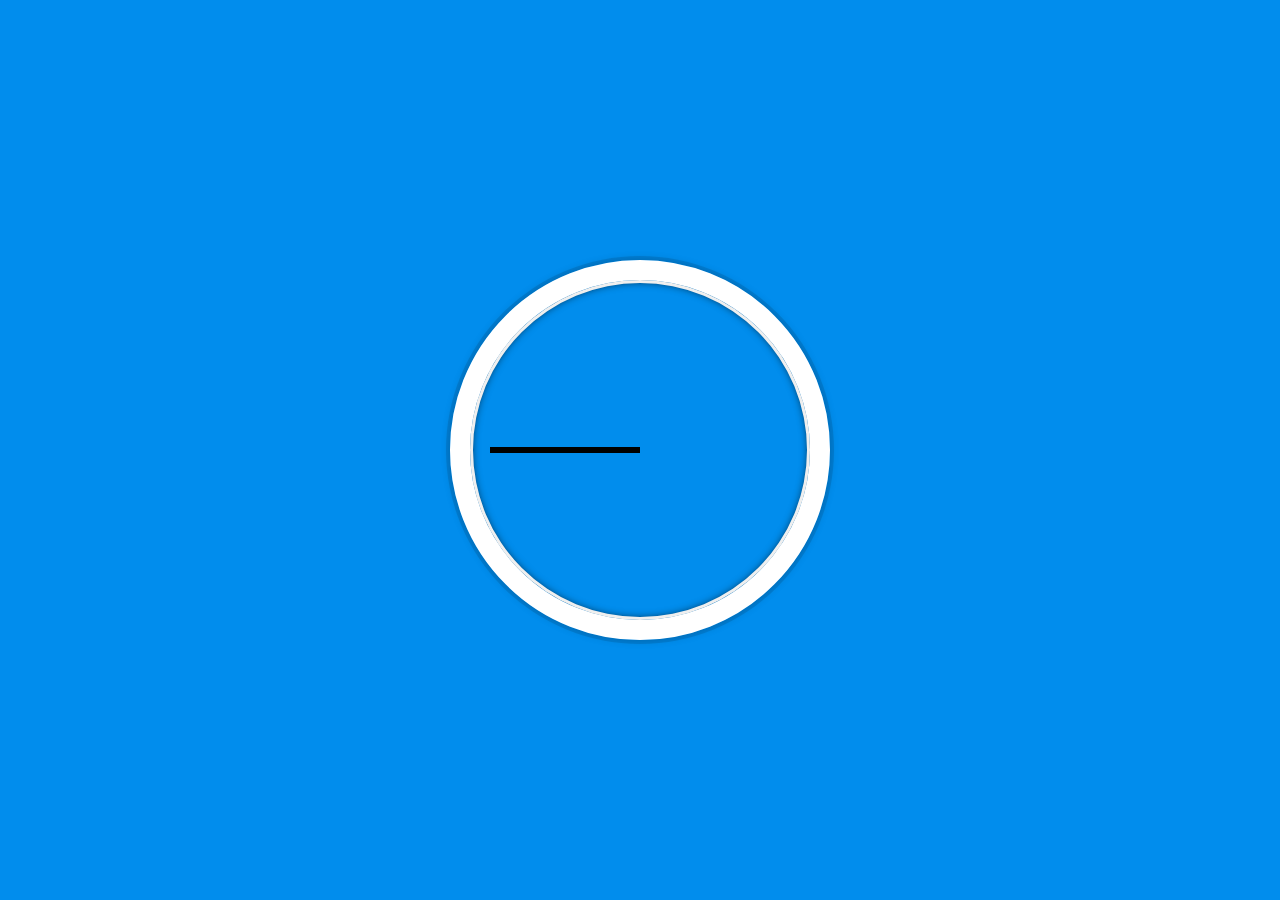
==== 02 Clock/index.html @ b300dd32 "added the initial code for the clock" ====
<!DOCTYPE html>
<html lang="en">
<head>
  <meta charset="UTF-8">
  <title>JS + CSS Clock</title>
</head>
<body>


    <div class="clock">
      <div class="clock-face">
        <div class="hand hour-hand"></div>
        <div class="hand min-hand"></div>
        <div class="hand second-hand"></div>
      </div>
    </div>


  <style>
    html {
      background: #018DED url(http://unsplash.it/1500/1000?image=881&blur=5);
      background-size: cover;
      font-family: 'helvetica neue';
      text-align: center;
      font-size: 10px;
    }

    body {
      margin: 0;
      font-size: 2rem;
      display: flex;
      flex: 1;
      min-height: 100vh;
      align-items: center;
    }

    .clock {
      width: 30rem;
      height: 30rem;
      border: 20px solid white;
      border-radius: 50%;
      margin: 50px auto;
      position: relative;
      padding: 2rem;
      box-shadow:
        0 0 0 4px rgba(0,0,0,0.1),
        inset 0 0 0 3px #EFEFEF,
        inset 0 0 10px black,
        0 0 10px rgba(0,0,0,0.2);
    }

    .clock-face {
      position: relative;
      width: 100%;
      height: 100%;
      transform: translateY(-3px); /* account for the height of the clock hands */
    }

    .hand {
      width: 50%;
      height: 6px;
      background: black;
      position: absolute;
      top: 50%;
    }

  </style>

  <script>


  </script>
</body>
</html>
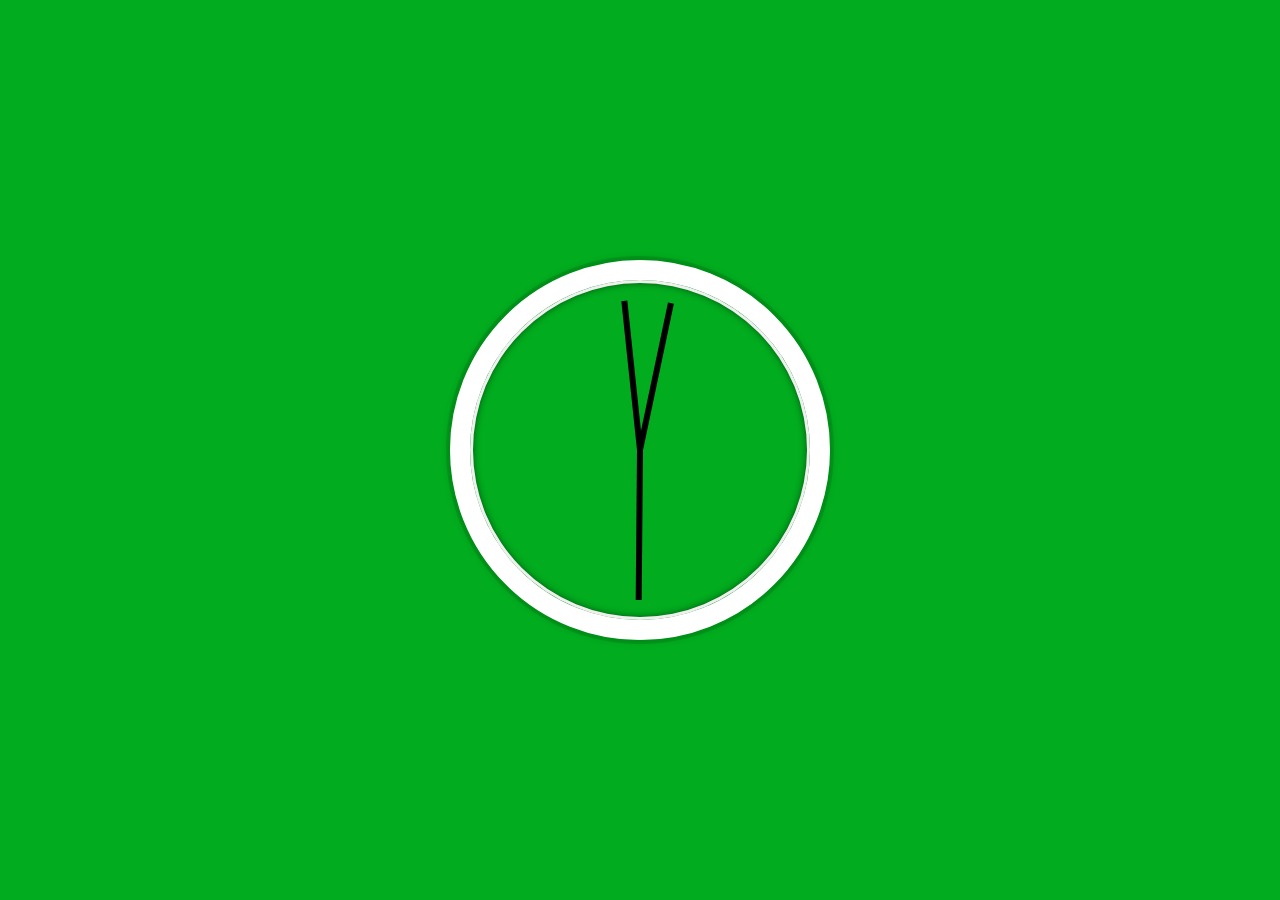
==== commit b82f56fb: "clock code" ====
--- a/02 Clock/index.html
+++ b/02 Clock/index.html
@@ -2,7 +2,7 @@
 <html lang="en">
 <head>
   <meta charset="UTF-8">
-  <title>JS + CSS Clock</title>
+  <title>Clock</title>
 </head>
 <body>
 
@@ -16,58 +16,84 @@
     </div>
 
 
-  <style>
-    html {
-      background: #018DED url(http://unsplash.it/1500/1000?image=881&blur=5);
-      background-size: cover;
-      font-family: 'helvetica neue';
-      text-align: center;
-      font-size: 10px;
-    }
-
-    body {
-      margin: 0;
-      font-size: 2rem;
-      display: flex;
-      flex: 1;
-      min-height: 100vh;
-      align-items: center;
-    }
-
-    .clock {
-      width: 30rem;
-      height: 30rem;
-      border: 20px solid white;
-      border-radius: 50%;
-      margin: 50px auto;
-      position: relative;
-      padding: 2rem;
-      box-shadow:
-        0 0 0 4px rgba(0,0,0,0.1),
-        inset 0 0 0 3px #EFEFEF,
-        inset 0 0 10px black,
-        0 0 10px rgba(0,0,0,0.2);
-    }
-
-    .clock-face {
-      position: relative;
-      width: 100%;
-      height: 100%;
-      transform: translateY(-3px); /* account for the height of the clock hands */
-    }
-
-    .hand {
-      width: 50%;
-      height: 6px;
-      background: black;
-      position: absolute;
-      top: 50%;
-    }
-
-  </style>
+    <style>
+        html {
+          background: rgb(1, 172, 30) ;
+          background-size: cover;
+          font-family: 'helvetica neue';
+          text-align: center;
+          font-size: 10px;
+        }
+    
+        body {
+          margin: 0;
+          font-size: 2rem;
+          display: flex;
+          flex: 1;
+          min-height: 100vh;
+          align-items: center;
+        }
+    
+        .clock {
+          width: 30rem;
+          height: 30rem;
+          border: 20px solid white;
+          border-radius: 50%;
+          margin: 50px auto;
+          position: relative;
+          padding: 2rem;
+          box-shadow:
+            0 0 0 4px rgba(0,0,0,0.1),
+            inset 0 0 0 3px #EFEFEF,
+            inset 0 0 10px black,
+            0 0 10px rgba(0,0,0,0.2);
+        }
+    
+        .clock-face {
+          position: relative;
+          width: 100%;
+          height: 100%;
+          transform: translateY(-3px); /* account for the height of the clock hands */
+        }
+    
+        .hand {
+          width: 50%;
+          height: 6px;
+          background: black;
+          position: absolute;
+          top: 50%;
+          transform-origin: 100%;
+          transform: rotate(90deg);
+          transition: all 0.05s;
+          transition-timing-function: cubic-bezier(0.1, 2.7, 0.58, 1);
+        }
+    </style>
 
   <script>
+  const secondHand=document.querySelector('.second-hand');
+  const minHand=document.querySelector('.min-hand');
+  const hourHand=document.querySelector('.hour-hand');
 
+  function setDate(){
+      const now=new Date();
+
+      const seconds=now.getSeconds();
+      const secondsDegrees = ((seconds/60)*360)+90;
+      secondHand.style.transform=`rotate(${secondsDegrees}deg)`;
+
+      const mins=now.getMinutes();
+      const minsDegrees = ((mins/60)*360)+((seconds/60)*6)+90;
+      minHand.style.transform=`rotate(${minsDegrees}deg)`;
+
+      const hour=now.getHours();
+      const hourDegrees = ((hour/12)*360)+((mins/60)*30)+90;
+      hourHand.style.transform=`rotate(${hourDegrees}deg)`;
+     
+  }
+
+  setInterval(setDate,1000);
+
+  setDate();
 
   </script>
 </body>
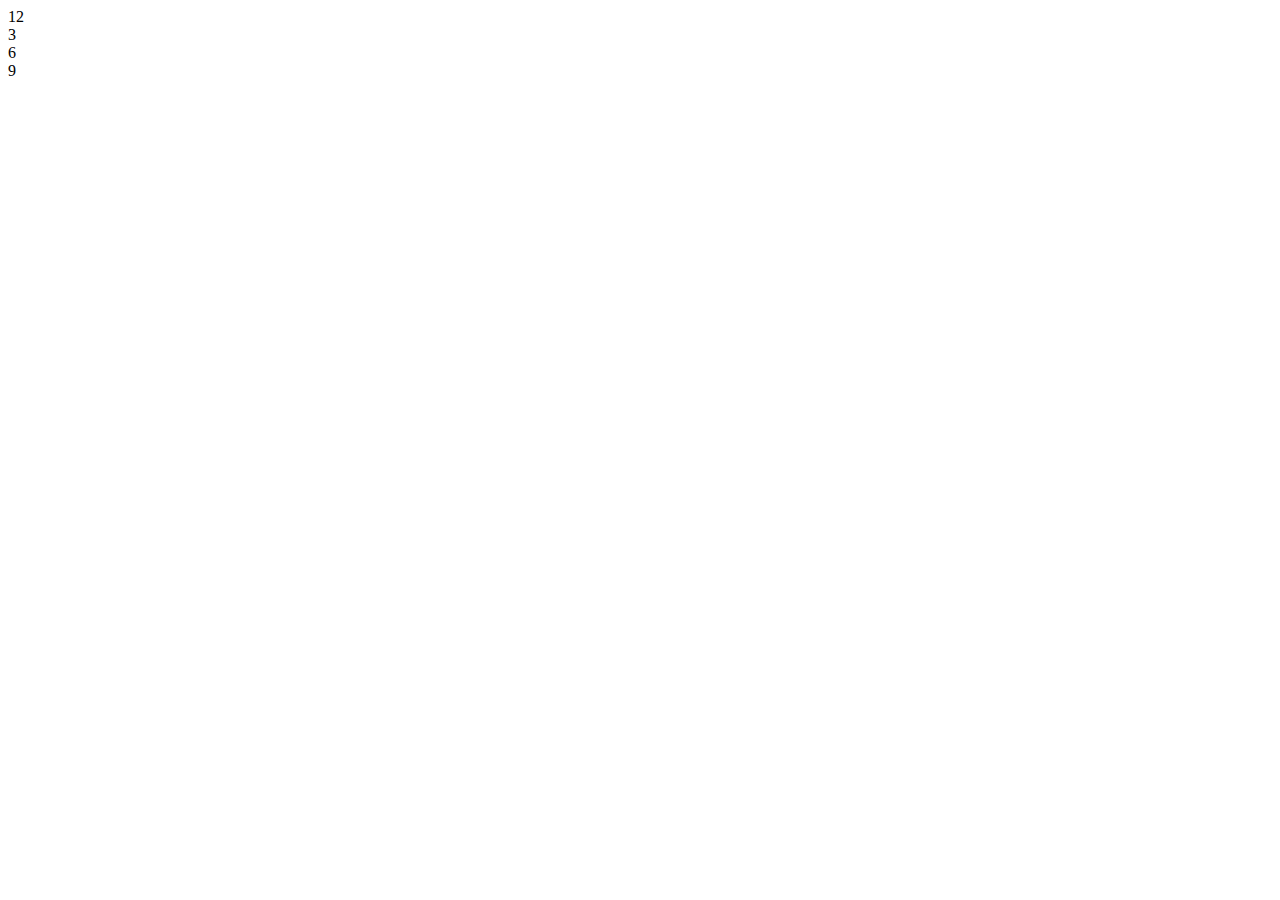
==== commit 3b91ca14: "Update index.html" ====
--- a/02 Clock/index.html
+++ b/02 Clock/index.html
@@ -1,100 +1,25 @@
 <!DOCTYPE html>
 <html lang="en">
-<head>
-  <meta charset="UTF-8">
-  <title>Clock</title>
-</head>
-<body>
-
-
+  <head>
+    <meta charset="UTF-8" />
+    <title>Clock</title>
+    <link rel="stylesheet" href="style.css" />
+  </head>
+  <body>
     <div class="clock">
       <div class="clock-face">
+        <div class="digit twelve">12</div>
+        <div class="digit three">3</div>
+
+        <div class="digit six">6</div>
+        <div class="digit nine">9</div>
+
         <div class="hand hour-hand"></div>
         <div class="hand min-hand"></div>
         <div class="hand second-hand"></div>
       </div>
     </div>
 
-
-    <style>
-        html {
-          background: rgb(1, 172, 30) ;
-          background-size: cover;
-          font-family: 'helvetica neue';
-          text-align: center;
-          font-size: 10px;
-        }
-    
-        body {
-          margin: 0;
-          font-size: 2rem;
-          display: flex;
-          flex: 1;
-          min-height: 100vh;
-          align-items: center;
-        }
-    
-        .clock {
-          width: 30rem;
-          height: 30rem;
-          border: 20px solid white;
-          border-radius: 50%;
-          margin: 50px auto;
-          position: relative;
-          padding: 2rem;
-          box-shadow:
-            0 0 0 4px rgba(0,0,0,0.1),
-            inset 0 0 0 3px #EFEFEF,
-            inset 0 0 10px black,
-            0 0 10px rgba(0,0,0,0.2);
-        }
-    
-        .clock-face {
-          position: relative;
-          width: 100%;
-          height: 100%;
-          transform: translateY(-3px); /* account for the height of the clock hands */
-        }
-    
-        .hand {
-          width: 50%;
-          height: 6px;
-          background: black;
-          position: absolute;
-          top: 50%;
-          transform-origin: 100%;
-          transform: rotate(90deg);
-          transition: all 0.05s;
-          transition-timing-function: cubic-bezier(0.1, 2.7, 0.58, 1);
-        }
-    </style>
-
-  <script>
-  const secondHand=document.querySelector('.second-hand');
-  const minHand=document.querySelector('.min-hand');
-  const hourHand=document.querySelector('.hour-hand');
-
-  function setDate(){
-      const now=new Date();
-
-      const seconds=now.getSeconds();
-      const secondsDegrees = ((seconds/60)*360)+90;
-      secondHand.style.transform=`rotate(${secondsDegrees}deg)`;
-
-      const mins=now.getMinutes();
-      const minsDegrees = ((mins/60)*360)+((seconds/60)*6)+90;
-      minHand.style.transform=`rotate(${minsDegrees}deg)`;
-
-      const hour=now.getHours();
-      const hourDegrees = ((hour/12)*360)+((mins/60)*30)+90;
-      hourHand.style.transform=`rotate(${hourDegrees}deg)`;
-     
-  }
-
-  setInterval(setDate,1000);
-
-  setDate();
-
-  </script>
-</body>
-</html>+    <script src="script.js"></script>
+  </body>
+</html>
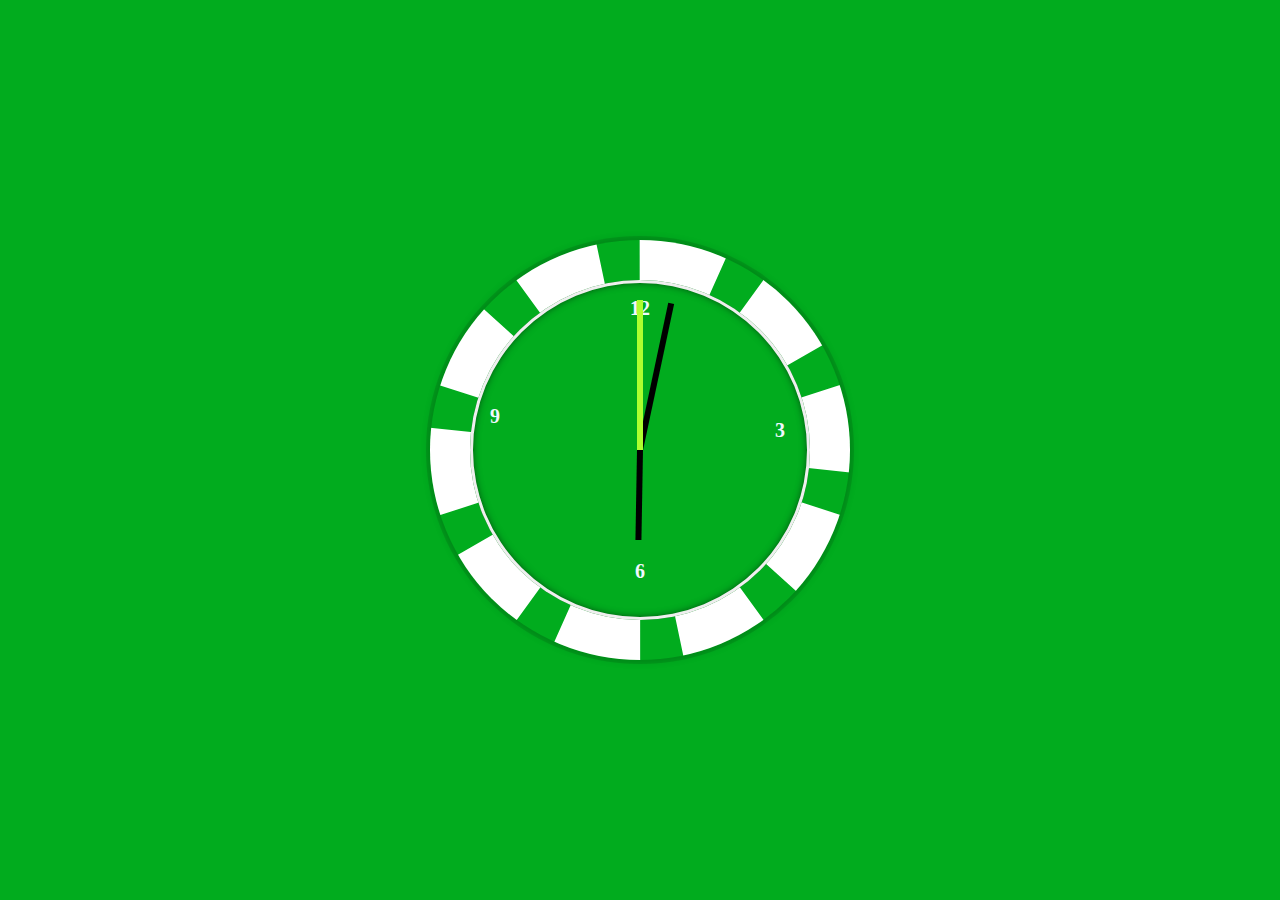
==== commit 9388bbfc: "Merge 4ba124e2d7ad1d6b39f6d77927195fdfb7796793 into 28e91bb9703c2d282c95659936e47147eb2149cd" ====
--- a/02 Clock/index.html
+++ b/02 Clock/index.html
@@ -2,7 +2,7 @@
 <html lang="en">
   <head>
     <meta charset="UTF-8" />
-    <title>Clock</title>
+    <title>CLOCK</title>
     <link rel="stylesheet" href="style.css" />
   </head>
   <body>
--- a/02 Clock/style.css
+++ b/02 Clock/style.css
@@ -0,0 +1,84 @@
+html {
+  background: rgb(1, 172, 30);
+  background-size: cover;
+  font-family: 'helvetica neue';
+  text-align: center;
+  font-size: 10px;
+}
+
+body {
+  margin: 0;
+  font-size: 2rem;
+  display: flex;
+  flex: 1;
+  min-height: 100vh;
+  align-items: center;
+}
+
+.clock {
+  width: 30rem;
+  height: 30rem;
+  border: 40px dashed white;
+  border-radius: 50%;
+  margin: 50px auto;
+  position: relative;
+  padding: 2rem;
+  box-shadow: 0 0 0 4px rgba(0, 0, 0, 0.1), inset 0 0 0 3px #efefef,
+    inset 0 0 10px black, 0 0 10px rgba(0, 0, 0, 0.2);
+}
+
+.clock-face {
+  position: relative;
+  width: 100%;
+  height: 100%;
+  transform: translateY(-3px); /* account for the height of the clock hands */
+}
+
+.hand {
+  width: 50%;
+  height: 6px;
+  background: black;
+  position: absolute;
+  top: 50%;
+  transform-origin: 100%;
+  transform: rotate(90deg);
+  transition: all 0.05s;
+  transition-timing-function: cubic-bezier(0.1, 2.7, 0.58, 1);
+}
+
+.hour-hand {
+  width: 30%;
+  left: 20%;
+}
+.second-hand {
+  background-color: greenyellow;
+}
+.digit {
+  font-weight: bold;
+  font-size: 2rem;
+}
+
+.twelve {
+  margin-top: 0;
+  color: aliceblue;
+}
+
+.three {
+  position: absolute;
+  margin-right: 0;
+  margin-left: 95%;
+  margin-top: 33%;
+  color: aliceblue;
+}
+
+.six {
+  margin-bottom: 0;
+  margin-top: 80%;
+  color: aliceblue;
+}
+
+.nine {
+  position: absolute;
+  margin-top: -59.5%;
+  color: aliceblue;
+}
